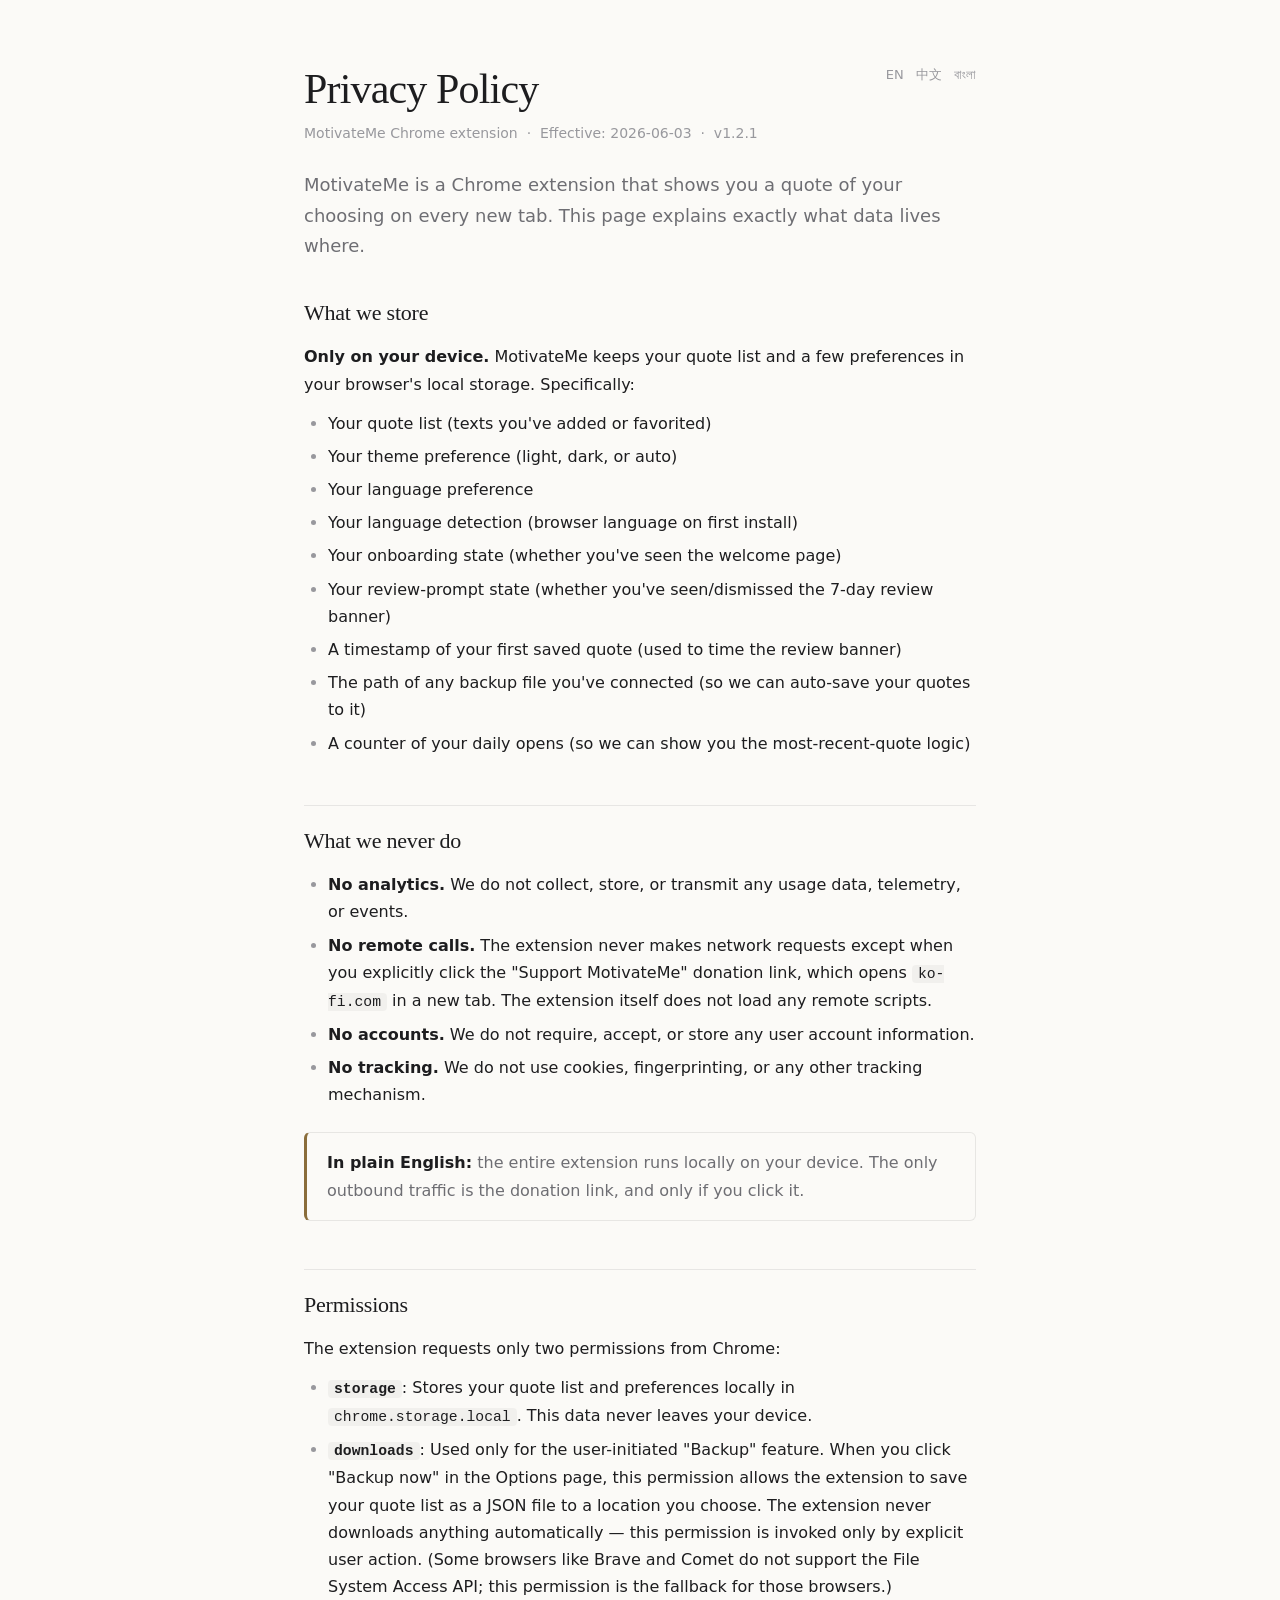
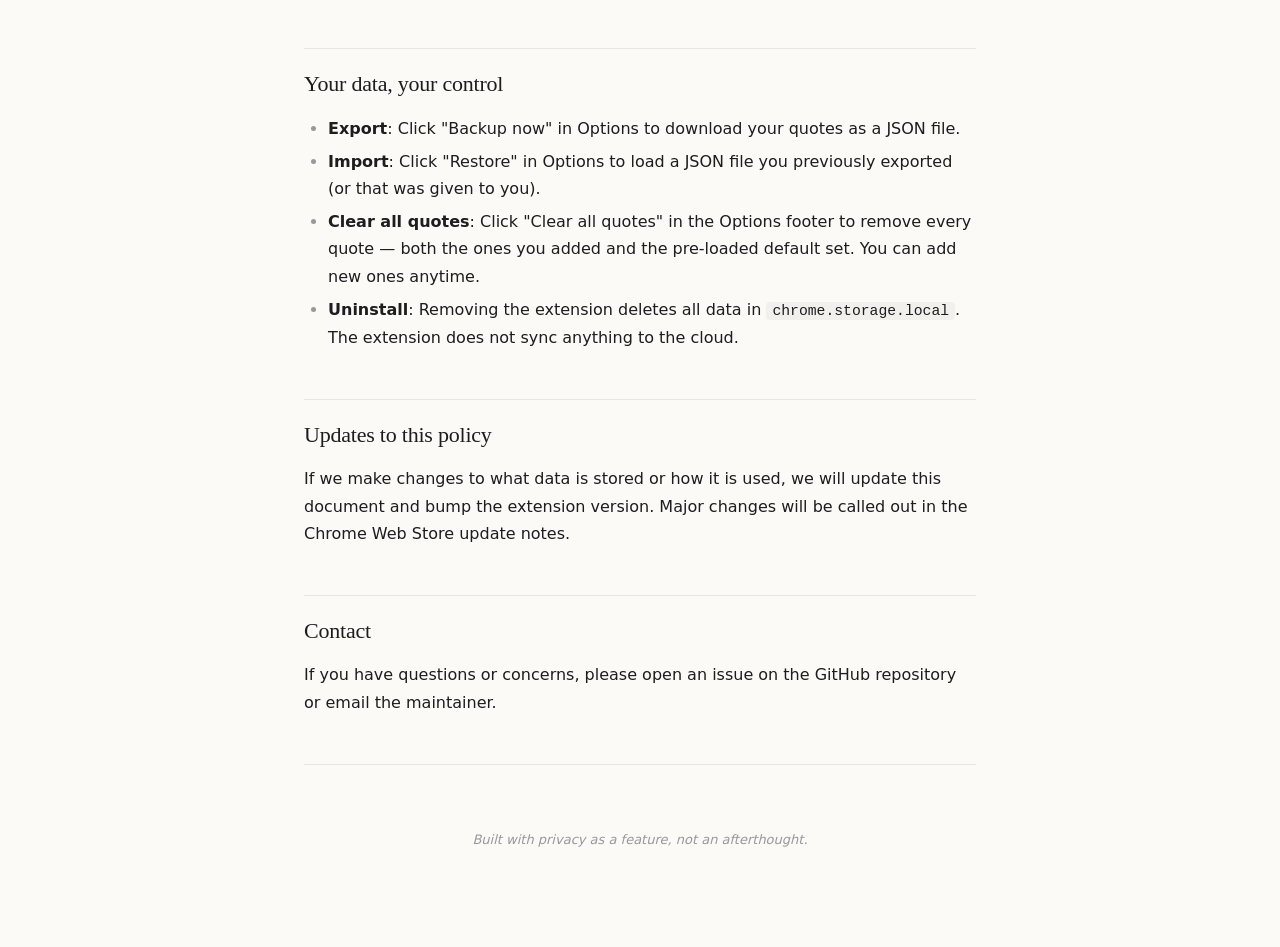
==== index.html @ b88c76d1 "Replace contents with the MotivateMe privacy policy - Removed: manifest.json, popup.html, popup.js, " ====
<!DOCTYPE html>
<html lang="en">
<head>
  <meta charset="UTF-8">
  <meta name="viewport" content="width=device-width, initial-scale=1.0">
  <title>Privacy Policy — MotivateMe</title>
  <meta name="description" content="MotivateMe privacy policy: what data is stored, what is never collected, and how to control your data. The entire extension is local-first; no analytics, no tracking, no remote calls.">
  <style>
    :root {
      --bg: #fbfaf7;
      --text: #1d1d1f;
      --text-secondary: #6e6e73;
      --text-tertiary: #98989d;
      --accent: #8a6d3b;
      --border: rgba(0, 0, 0, 0.08);
      --shadow: 0 1px 3px rgba(0, 0, 0, 0.04), 0 4px 12px rgba(0, 0, 0, 0.06);
      --max-w: 720px;
      --serif: 'Source Serif 4', 'Noto Serif SC', Georgia, 'Times New Roman', serif;
      --sans: Inter, -apple-system, BlinkMacSystemFont, 'Segoe UI', system-ui, sans-serif;
    }
    * { box-sizing: border-box; }
    html, body { margin: 0; padding: 0; }
    body {
      background: var(--bg);
      color: var(--text);
      font-family: var(--sans);
      font-size: 16px;
      line-height: 1.7;
      -webkit-font-smoothing: antialiased;
      -moz-osx-font-smoothing: grayscale;
    }
    .wrap { max-width: var(--max-w); margin: 0 auto; padding: 64px 24px 96px; }
    h1 {
      font-family: var(--serif);
      font-size: 42px;
      font-weight: 500;
      letter-spacing: -0.02em;
      line-height: 1.2;
      margin: 0 0 8px;
    }
    h2 {
      font-family: var(--serif);
      font-size: 22px;
      font-weight: 500;
      letter-spacing: -0.01em;
      margin: 48px 0 12px;
      padding-top: 16px;
      border-top: 1px solid var(--border);
    }
    h2:first-of-type { border-top: 0; margin-top: 32px; padding-top: 0; }
    p { margin: 12px 0; color: var(--text); }
    strong { font-weight: 600; color: var(--text); }
    ul { margin: 12px 0; padding-left: 24px; }
    li { margin: 6px 0; color: var(--text); }
    li::marker { color: var(--text-tertiary); }
    .meta { color: var(--text-tertiary); font-size: 14px; margin: 0 0 24px; }
    .lede { font-size: 18px; color: var(--text-secondary); }
    a { color: var(--accent); text-decoration: none; border-bottom: 1px solid transparent; transition: border-color 150ms; }
    a:hover { border-bottom-color: var(--accent); }
    code, kbd {
      font-family: 'SF Mono', Menlo, Consolas, 'Liberation Mono', monospace;
      font-size: 0.92em;
      background: rgba(20, 15, 10, 0.04);
      padding: 1px 6px;
      border-radius: 4px;
    }
    .callout {
      background: var(--bg);
      border: 1px solid var(--border);
      border-left: 3px solid var(--accent);
      padding: 16px 20px;
      border-radius: 6px;
      margin: 24px 0;
      color: var(--text-secondary);
    }
    .callout strong { color: var(--text); }
    hr { border: 0; border-top: 1px solid var(--border); margin: 48px 0; }
    footer { color: var(--text-tertiary); font-size: 13px; margin-top: 64px; text-align: center; }
    .lang { float: right; font-size: 13px; }
    .lang a { color: var(--text-tertiary); margin-left: 8px; }
    .lang a:hover { color: var(--accent); }
    @media (max-width: 600px) {
      h1 { font-size: 32px; }
      .wrap { padding: 40px 20px 64px; }
    }
  </style>
</head>
<body>
  <main class="wrap">
    <div class="lang">
      <a href="index.html">EN</a>
      <a href="index.zh-CN.html">中文</a>
      <a href="index.bn.html">বাংলা</a>
    </div>

    <h1>Privacy Policy</h1>
    <p class="meta">MotivateMe Chrome extension &nbsp;·&nbsp; Effective: 2026-06-03 &nbsp;·&nbsp; v1.2.1</p>

    <p class="lede">MotivateMe is a Chrome extension that shows you a quote of your choosing on every new tab. This page explains exactly what data lives where.</p>

    <h2>What we store</h2>
    <p><strong>Only on your device.</strong> MotivateMe keeps your quote list and a few preferences in your browser's local storage. Specifically:</p>
    <ul>
      <li>Your quote list (texts you've added or favorited)</li>
      <li>Your theme preference (light, dark, or auto)</li>
      <li>Your language preference</li>
      <li>Your language detection (browser language on first install)</li>
      <li>Your onboarding state (whether you've seen the welcome page)</li>
      <li>Your review-prompt state (whether you've seen/dismissed the 7-day review banner)</li>
      <li>A timestamp of your first saved quote (used to time the review banner)</li>
      <li>The path of any backup file you've connected (so we can auto-save your quotes to it)</li>
      <li>A counter of your daily opens (so we can show you the most-recent-quote logic)</li>
    </ul>

    <h2>What we never do</h2>
    <ul>
      <li><strong>No analytics.</strong> We do not collect, store, or transmit any usage data, telemetry, or events.</li>
      <li><strong>No remote calls.</strong> The extension never makes network requests except when you explicitly click the "Support MotivateMe" donation link, which opens <code>ko-fi.com</code> in a new tab. The extension itself does not load any remote scripts.</li>
      <li><strong>No accounts.</strong> We do not require, accept, or store any user account information.</li>
      <li><strong>No tracking.</strong> We do not use cookies, fingerprinting, or any other tracking mechanism.</li>
    </ul>

    <div class="callout">
      <strong>In plain English:</strong> the entire extension runs locally on your device. The only outbound traffic is the donation link, and only if you click it.
    </div>

    <h2>Permissions</h2>
    <p>The extension requests only two permissions from Chrome:</p>
    <ul>
      <li>
        <strong><code>storage</code></strong>: Stores your quote list and preferences locally in <code>chrome.storage.local</code>. This data never leaves your device.
      </li>
      <li>
        <strong><code>downloads</code></strong>: Used only for the user-initiated "Backup" feature. When you click "Backup now" in the Options page, this permission allows the extension to save your quote list as a JSON file to a location you choose. The extension never downloads anything automatically — this permission is invoked only by explicit user action. (Some browsers like Brave and Comet do not support the File System Access API; this permission is the fallback for those browsers.)
      </li>
    </ul>

    <h2>Your data, your control</h2>
    <ul>
      <li><strong>Export</strong>: Click "Backup now" in Options to download your quotes as a JSON file.</li>
      <li><strong>Import</strong>: Click "Restore" in Options to load a JSON file you previously exported (or that was given to you).</li>
      <li><strong>Clear all quotes</strong>: Click "Clear all quotes" in the Options footer to remove every quote — both the ones you added and the pre-loaded default set. You can add new ones anytime.</li>
      <li><strong>Uninstall</strong>: Removing the extension deletes all data in <code>chrome.storage.local</code>. The extension does not sync anything to the cloud.</li>
    </ul>

    <h2>Updates to this policy</h2>
    <p>If we make changes to what data is stored or how it is used, we will update this document and bump the extension version. Major changes will be called out in the Chrome Web Store update notes.</p>

    <h2>Contact</h2>
    <p>If you have questions or concerns, please open an issue on the GitHub repository or email the maintainer.</p>

    <hr>

    <footer>
      <em>Built with privacy as a feature, not an afterthought.</em>
    </footer>
  </main>
</body>
</html>
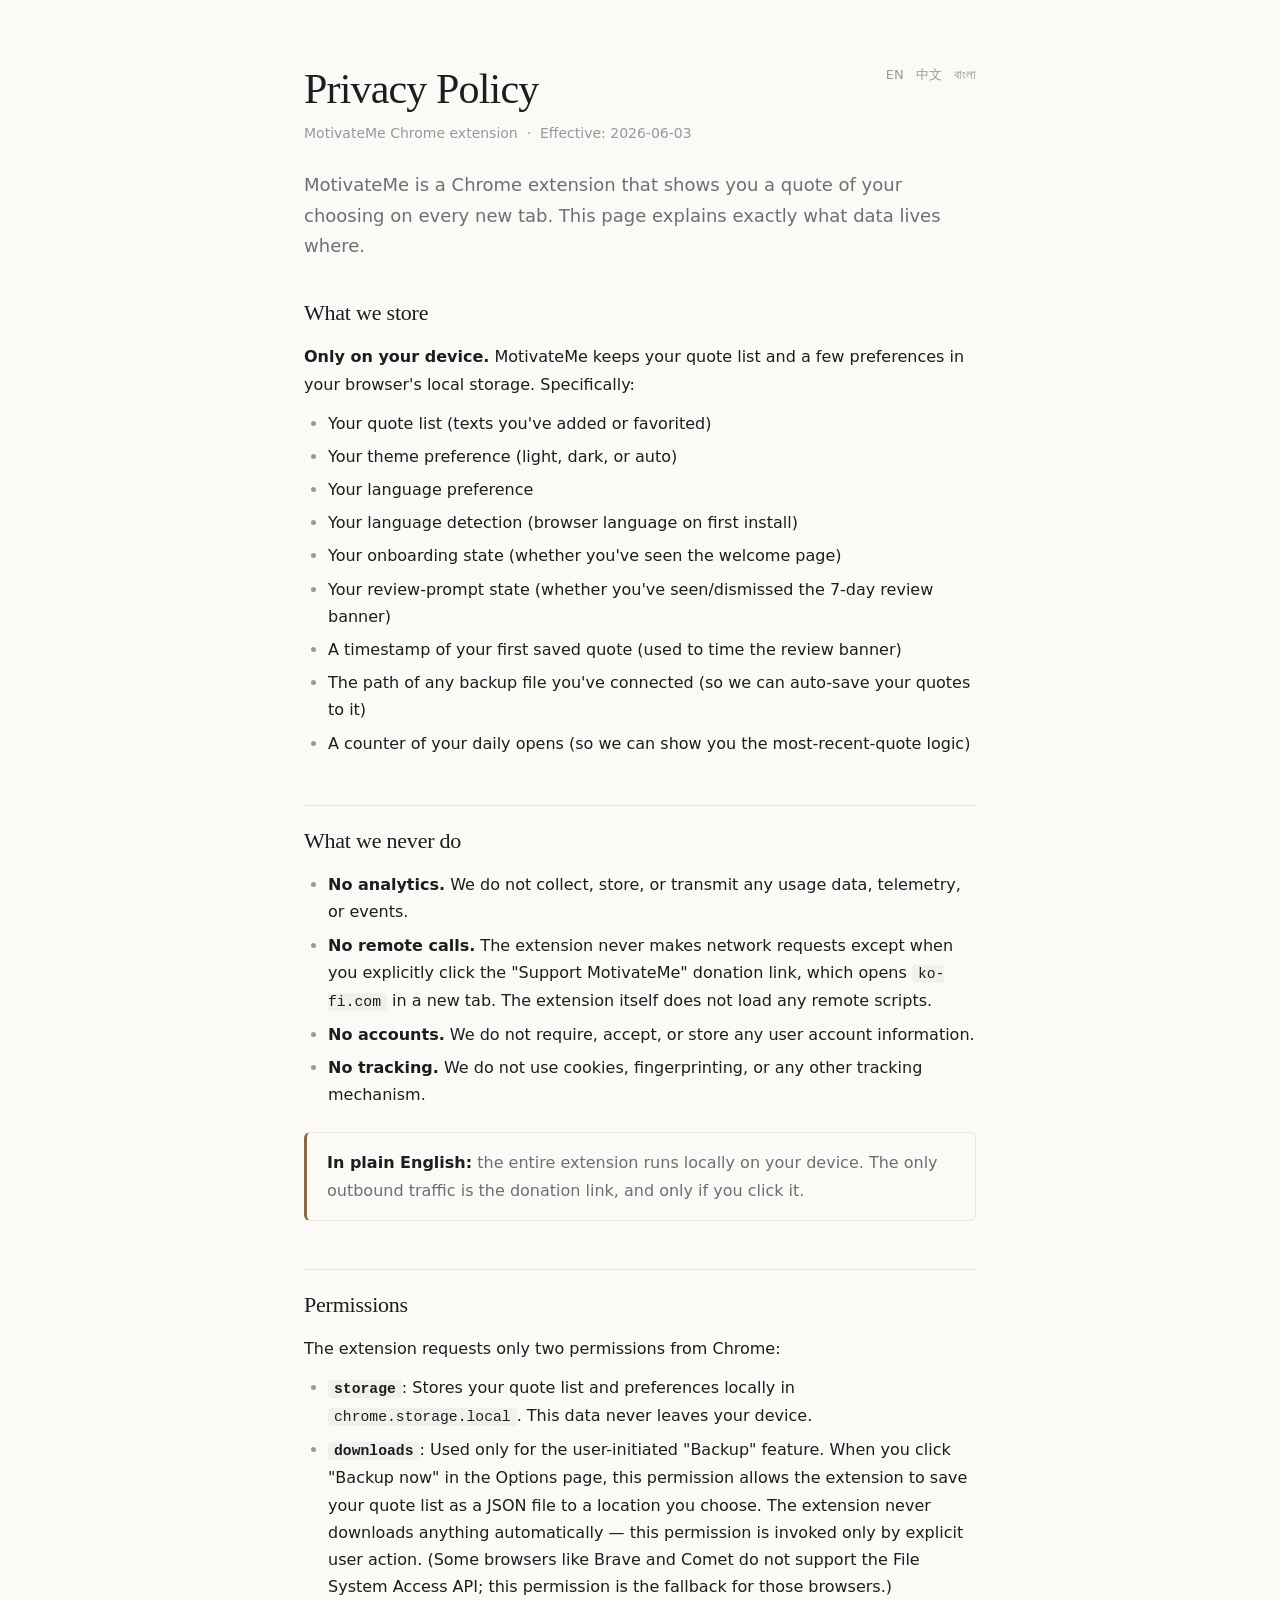
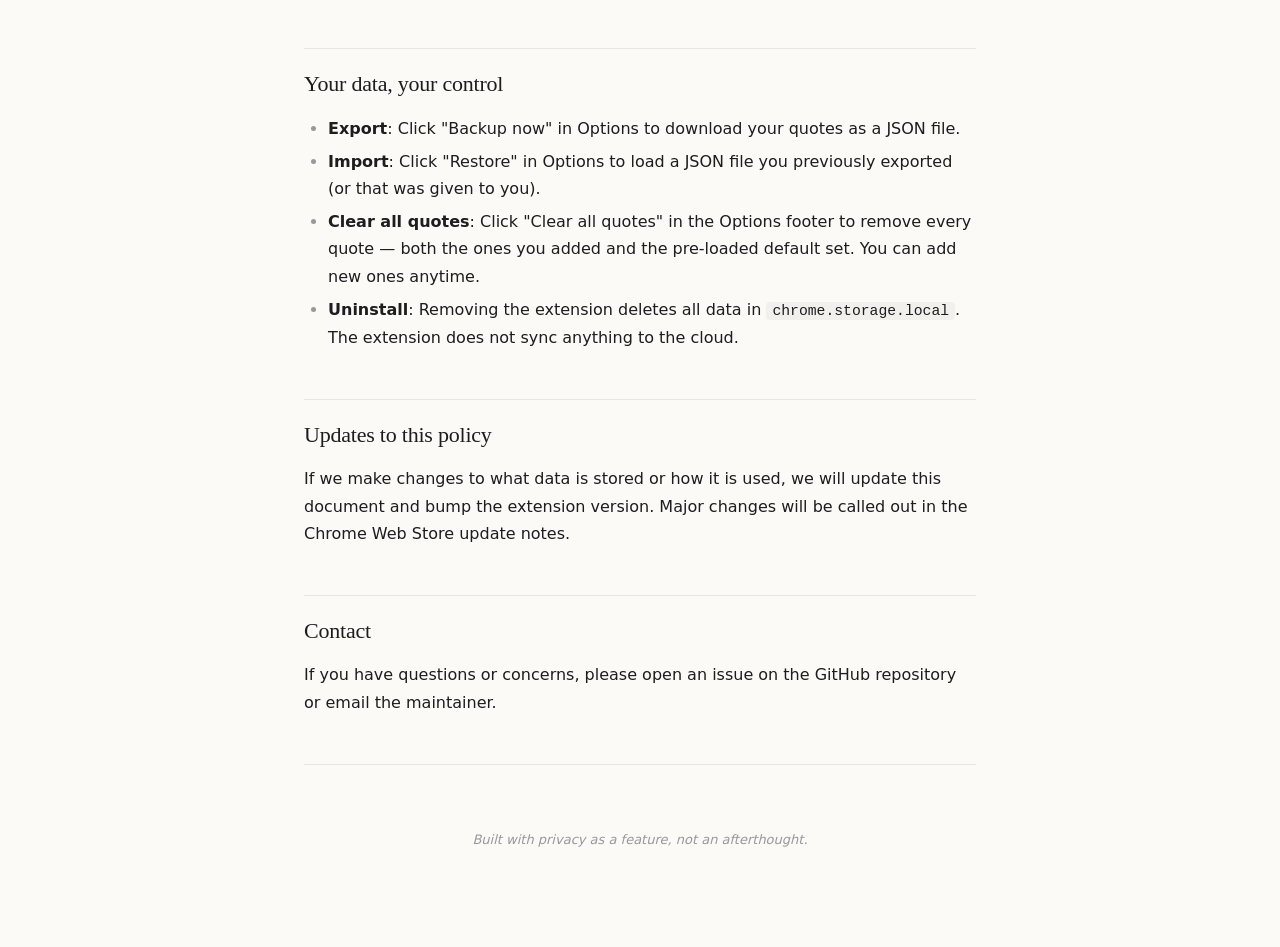
==== commit da028542: "Remove version reference from privacy policy" ====
--- a/index.html
+++ b/index.html
@@ -94,7 +94,7 @@
     </div>
 
     <h1>Privacy Policy</h1>
-    <p class="meta">MotivateMe Chrome extension &nbsp;·&nbsp; Effective: 2026-06-03 &nbsp;·&nbsp; v1.2.1</p>
+    <p class="meta">MotivateMe Chrome extension &nbsp;·&nbsp; Effective: 2026-06-03</p>
 
     <p class="lede">MotivateMe is a Chrome extension that shows you a quote of your choosing on every new tab. This page explains exactly what data lives where.</p>
 
